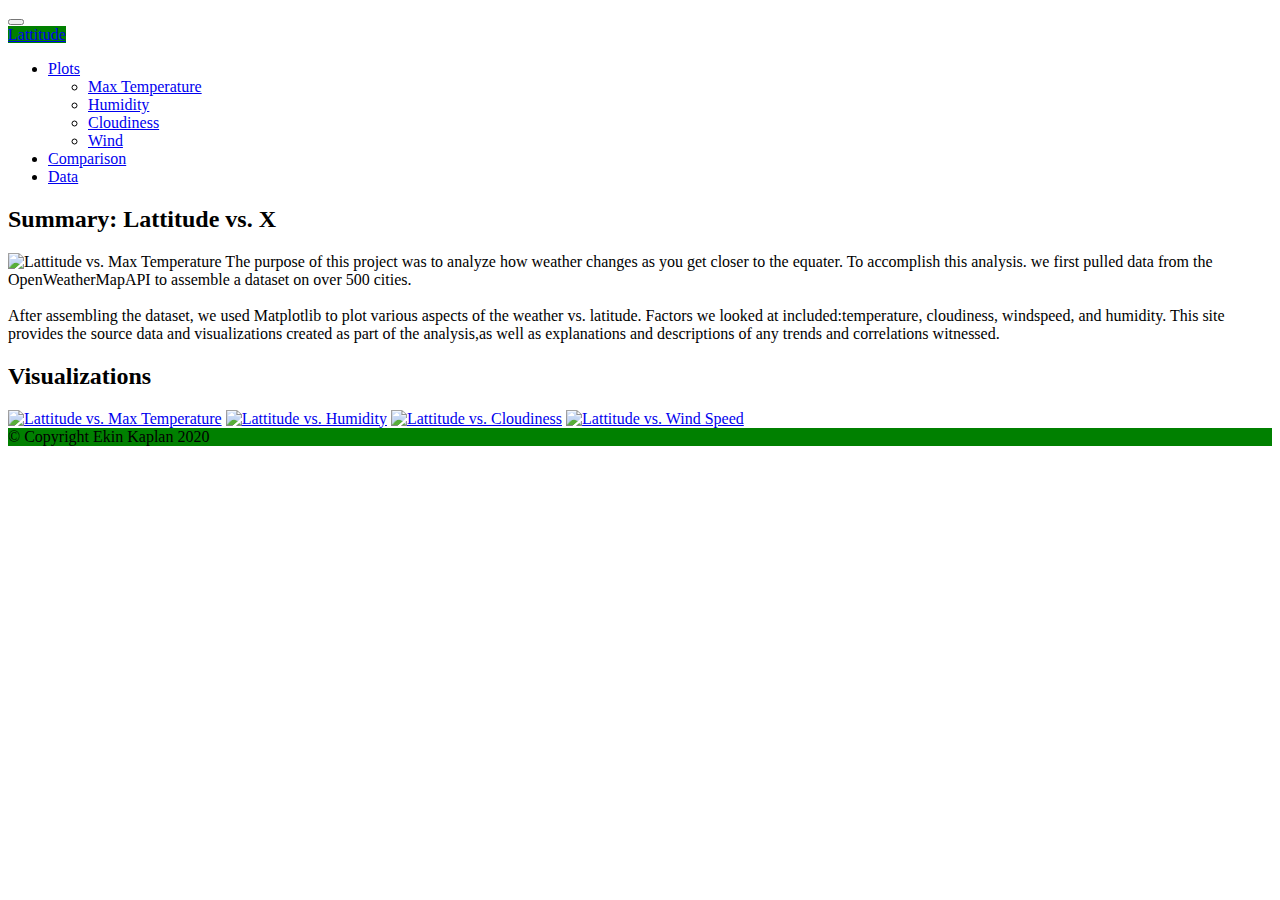
==== index.html @ c75efdda "Create index.html" ====
<!DOCTYPE html>
<html lang="en">
    <head>
       
    <meta charset="UTF-8">
    <meta name="viewport" content="width=device-width, initial-scale=1.0">
    <meta http-equiv="X-UA-Compatible" content="ie=edge">

    <title>Lattitude Page</title>

    <!-- Boostrap Stylesheet -->
    <link rel="stylesheet" href="css/bootstrap.min.css" media="screen">

    <link rel="stylesheet" href="css/styles.css" media="screen">

    </head>

  <body></body> 
    <!-- Start of navbar -->
    <nav class="navbar navbar-default">
      <div class="container-fluid navbar-custom">

    
        <div class="row">
          <div class="navbar-header">
            <button type="button" class="navbar-toggle collapsed" data-toggle="collapse" data-target="#bs-example-navbar-collapse-1" aria-expanded="false">
              <span class="icon-bar"></span>
            </button>
            <div class="col-xs-9 phone-nav">
              <a class="navbar-brand" href="#" id="logo"style="background-color:green" >Lattitude</a>
            </div>
          </div>

        
          <div class="collapse navbar-collapse" id="bs-example-navbar-collapse-1"> 
            <ul class="nav navbar-nav navbar-right navbar-right-custom">
                <li class="dropdown">
                <a href="#" class="dropdown-toggle" data-toggle="dropdown" role="button" aria-haspopup="true" aria-expanded="false">Plots <span class="caret"></span></a>
                <ul class="dropdown-menu">
                 <li><a href="visualization/temp.html">Max Temperature</a></li>
                  <li><a href="visualization/humidity.html">Humidity</a></li>
                  <li><a href="visualization/cloudiness.html">Cloudiness</a></li>
                  <li><a href="visualizations/wind.html">Wind</a></li>
                </ul> 
              </li>
              <li><a href="comparison.html">Comparison</a></li>
              <li><a href="data.html">Data</a></li>
            </ul> 

          </div>
        </div>

    </nav>

      <div class="container mt-4">
       <div class="jumbotron">   
        <section class="row">
            <div class="col-md-8">
                <article class="description-content">
                    <h2 class="text-success mb-3 ">Summary: Lattitude vs. X</h2> 
                    <p class="text-justify text-muted">
                      <img src="images/Fig1.png" style="width:230px;height:230px"class="images-fluid float-left" mr-4 ml3 alt="Lattitude vs. Max Temperature" id = "description-image">
                      The purpose of this project was to analyze how weather changes as you get closer to the equater. 
                      To accomplish this analysis. we first pulled data from the OpenWeatherMapAPI to assemble a dataset on over 500 cities.
                      <br>
                      <br>
                      After assembling the dataset, we used Matplotlib to plot various aspects of the weather vs. latitude.
                      Factors we looked at included:temperature, cloudiness, windspeed, and humidity. This site provides the source data and visualizations created as part of the analysis,as well as explanations and descriptions of any trends and correlations witnessed.</p>
                </article>
            </div>





            
            <div class = "col-md-4">
                <section>
                    <h2 class="text-success">Visualizations</h2>
                    <div class="images">
                        <a href="visualization/temp.html"><img src="images/Fig1.png"  style="width:150px;height:150px"  alt="Lattitude vs. Max Temperature"></a>
                        <a href="visualization/humidity.html"><img src="images/Fig2.png"  style="width:150px;height:150px" alt="Lattitude vs. Humidity"></a>
                        <a href="visualization/cloudiness.html"><img src="images/Fig3.png"  style="width:150px;height:150px" alt="Lattitude vs. Cloudiness"></a>
                        <a href="visualization/wind.html"><img src="images/Fig4.png" style="width:150px;height:150px" alt="Lattitude vs. Wind Speed"></a>
                    </div>
                </section>
            </div>
        </section>
       </div> 
      </div>

    </div> 
        <script type="text/javascript" src="https://code.jquery.com/jquery-2.1.4.min.js"></script>

        <script src="https://maxcdn.bootstrapcdn.com/bootstrap/3.3.6/js/bootstrap.min.js"></script>














 <!-- Footer Section -->
    <footer>
      <div class = "text-center"style="background-color:green" > &copy; Copyright Ekin Kaplan 2020 </div>
    </footer>
    </body>
</html>
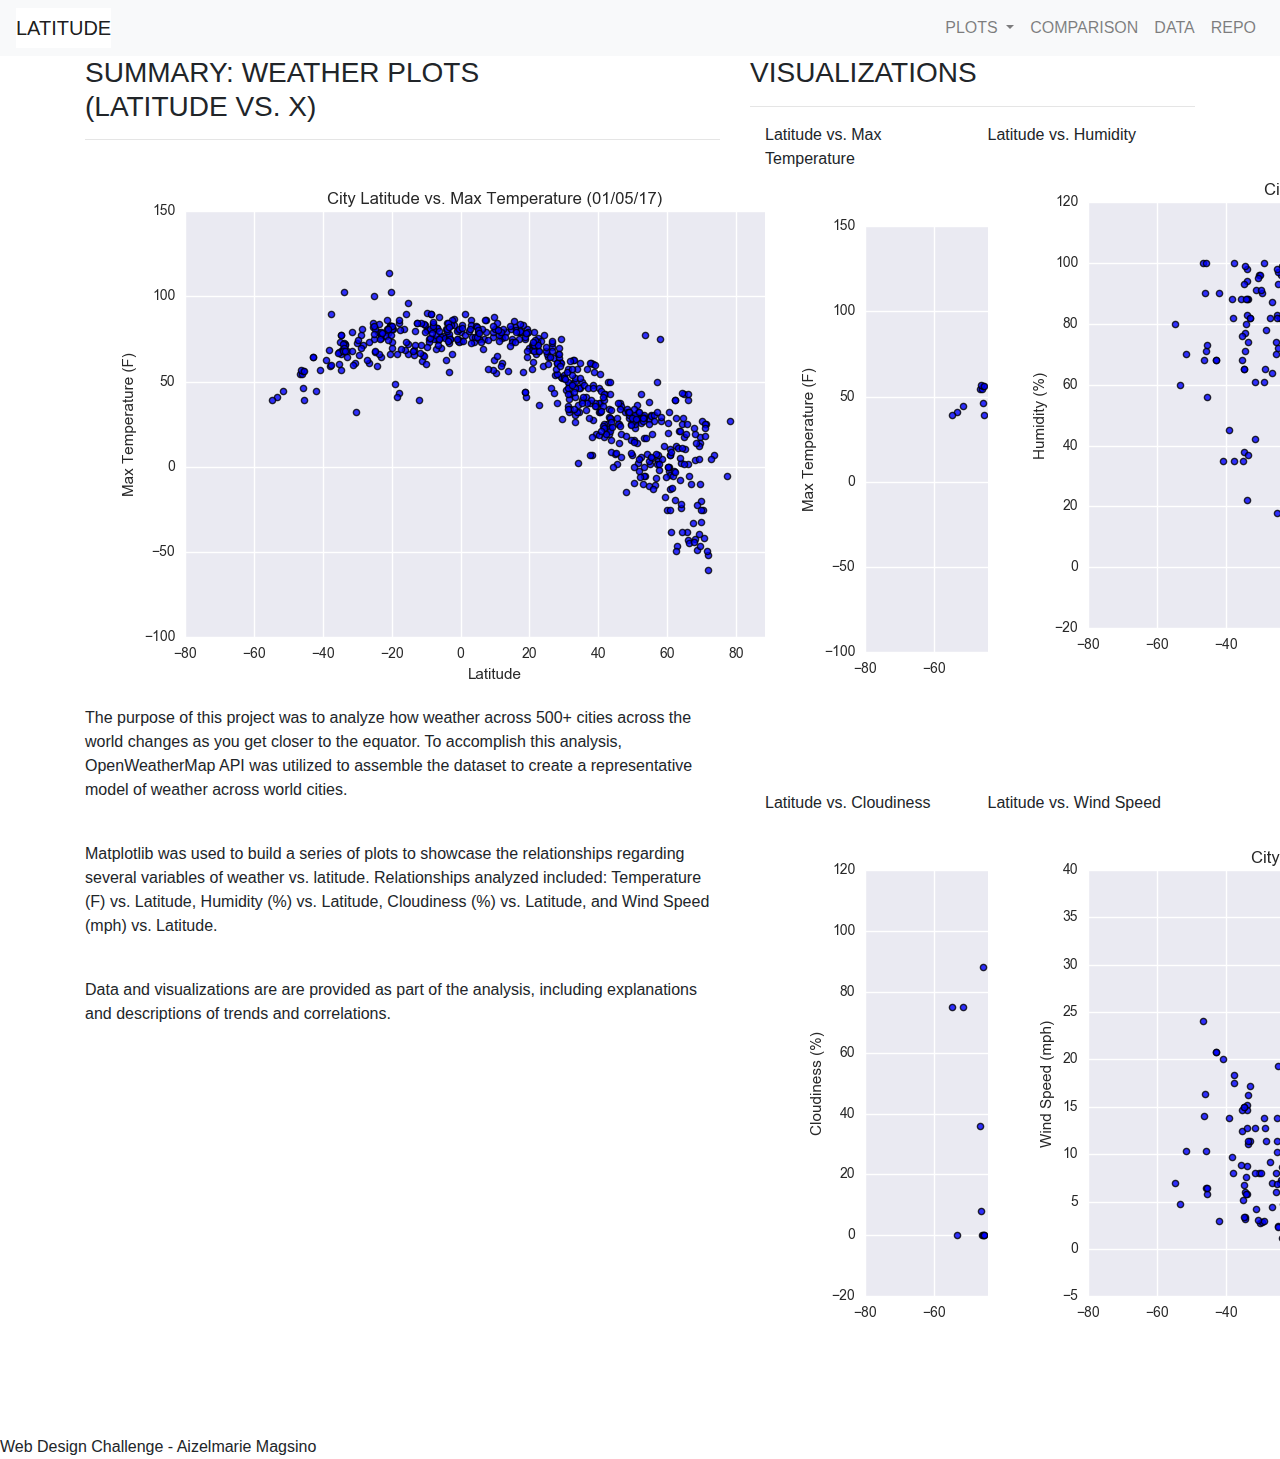
==== commit dbd891d6: "Update index.html" ====
--- a/index.html
+++ b/index.html
@@ -1,115 +1,106 @@
-<!DOCTYPE html>
+<!doctype html>
 <html lang="en">
-    <head>
-       
-    <meta charset="UTF-8">
-    <meta name="viewport" content="width=device-width, initial-scale=1.0">
-    <meta http-equiv="X-UA-Compatible" content="ie=edge">
-
-    <title>Lattitude Page</title>
-
-    <!-- Boostrap Stylesheet -->
-    <link rel="stylesheet" href="css/bootstrap.min.css" media="screen">
-
-    <link rel="stylesheet" href="css/styles.css" media="screen">
-
-    </head>
-
-  <body></body> 
-    <!-- Start of navbar -->
-    <nav class="navbar navbar-default">
-      <div class="container-fluid navbar-custom">
-
-    
+<head>
+    <meta charset="utf-8">
+    <meta name="viewport" content="width=device-width, initial-scale=1">
+    <link rel="stylesheet" href="https://stackpath.bootstrapcdn.com/bootstrap/4.3.1/css/bootstrap.min.css" integrity="sha384-ggOyR0iXCbMQv3Xipma34MD+dH/1fQ784/j6cY/iJTQUOhcWr7x9JvoRxT2MZw1T" crossorigin="anonymous">
+    <script src="https://code.jquery.com/jquery-3.3.1.slim.min.js" integrity="sha384-q8i/X+965DzO0rT7abK41JStQIAqVgRVzpbzo5smXKp4YfRvH+8abtTE1Pi6jizo" crossorigin="anonymous"></script>
+    <script src="https://cdnjs.cloudflare.com/ajax/libs/popper.js/1.14.7/umd/popper.min.js" integrity="sha384-UO2eT0CpHqdSJQ6hJty5KVphtPhzWj9WO1clHTMGa3JDZwrnQq4sF86dIHNDz0W1" crossorigin="anonymous"></script>
+    <script src="https://stackpath.bootstrapcdn.com/bootstrap/4.3.1/js/bootstrap.min.js" integrity="sha384-JjSmVgyd0p3pXB1rRibZUAYoIIy6OrQ6VrjIEaFf/nJGzIxFDsf4x0xIM+B07jRM" crossorigin="anonymous"></script>
+    <link rel="stylesheet" type="text/css" href="main.css">
+    <title>Weather Dashboard</title>
+</head>
+<body>
+    <div class="navigation">
+        <nav class="navbar navbar-expand-lg navbar-light bg-light">
+            <a class="navbar-brand" style="background-color: rgb(255,255,255);" href="index.html">LATITUDE</a>
+            <button class="navbar-toggler" type="button" data-toggle="collapse" data-target="#navbarNavDropdown" aria-controls="navbarNavDropdown" aria-expanded="false" aria-label="Toggle navigation">
+                <span class="navbar-toggler-icon"></span>
+            </button>
+            <div class="collapse navbar-collapse" id="navbarNavDropdown">
+                <ul class="navbar-nav ml-auto">
+                    <li class="nav-item dropdown">
+                        <a class="nav-link dropdown-toggle" href="#" id="navbarDropdownMenuLink" role="button" data-toggle="dropdown" aria-haspopup="true" aria-expanded="false">
+                            PLOTS
+                        </a>
+                        <div class="dropdown-menu" aria-labelledby="navbarDropdownMenuLink">
+                            <a class="dropdown-item" href="WebVisualizations/temperature.html">Max Temperature</a>
+                            <a class="dropdown-item" href="WebVisualizations/humidity.html">Humidity</a>
+                            <a class="dropdown-item" href="WebVisualizations/cloudiness.html">Cloudiness</a>
+                            <a class="dropdown-item" href="WebVisualizations/wind.html">Wind Speed</a>
+                        </div>
+                    </li>
+                    <li class="nav-item">
+                        <a class="nav-link" href="WebVisualizations/comparison.html">COMPARISON</a>
+                    </li>
+                    <li class="nav-item">
+                        <a class="nav-link" href="WebVisualizations/data.html">DATA</a>
+                    </li>
+                    <li class="nav-item">
+                        <a class="nav-link" href="https://github.com/amagsino/Web-Design-Challenge">REPO</a>
+                    </li>
+                </ul>
+            </div>
+        </nav>
+    </div>
+    <div class="container">
         <div class="row">
-          <div class="navbar-header">
-            <button type="button" class="navbar-toggle collapsed" data-toggle="collapse" data-target="#bs-example-navbar-collapse-1" aria-expanded="false">
-              <span class="icon-bar"></span>
-            </button>
-            <div class="col-xs-9 phone-nav">
-              <a class="navbar-brand" href="#" id="logo"style="background-color:green" >Lattitude</a>
+            <div class="col-lg-7 col-md-12">
+                <div class="box" style="padding-bottom: 20px;">
+                    <h3 class="title">SUMMARY: WEATHER PLOTS <br> (LATITUDE VS. X)</h3>
+                    <hr>
+                    <img src="Resources/assets/images/Fig1.png" class="vizualization rounded float-left" alt="Max Temperature Graph">
+                    <p> The purpose of this project was to analyze how weather across 500+ cities across the world
+                      changes as you get closer to the equator. To accomplish this analysis, OpenWeatherMap API was
+                      utilized to assemble the dataset to create a representative model of weather across world cities.</p>
+                      <br>
+                    <p> Matplotlib was used to build a series of plots to showcase the relationships regarding several variables
+                      of weather vs. latitude. Relationships analyzed included: Temperature (F) vs. Latitude, Humidity (%) vs. Latitude,
+                      Cloudiness (%) vs. Latitude, and Wind Speed (mph) vs. Latitude.</p>
+                      <br>
+                    <p> Data and visualizations are are provided as part of the analysis, including explanations and descriptions
+                      of trends and correlations.</p>
+                </div>
             </div>
-          </div>
-
-        
-          <div class="collapse navbar-collapse" id="bs-example-navbar-collapse-1"> 
-            <ul class="nav navbar-nav navbar-right navbar-right-custom">
-                <li class="dropdown">
-                <a href="#" class="dropdown-toggle" data-toggle="dropdown" role="button" aria-haspopup="true" aria-expanded="false">Plots <span class="caret"></span></a>
-                <ul class="dropdown-menu">
-                 <li><a href="visualization/temp.html">Max Temperature</a></li>
-                  <li><a href="visualization/humidity.html">Humidity</a></li>
-                  <li><a href="visualization/cloudiness.html">Cloudiness</a></li>
-                  <li><a href="visualizations/wind.html">Wind</a></li>
-                </ul> 
-              </li>
-              <li><a href="comparison.html">Comparison</a></li>
-              <li><a href="data.html">Data</a></li>
-            </ul> 
-
-          </div>
+            <div class="col-lg-5 col-md-12">
+                <div class="box">
+                    <h3 class="title">VISUALIZATIONS</h3>
+                    <hr>
+                    <div class="container">
+                        <div class="row" style="padding-bottom: 70px;">
+                            <div class="col-6">
+                                <div class="title">Latitude vs. Max Temperature</div>
+                                <a href="WebVisualizations/temperature.html">
+                                <img class="panel" src="Resources/assets/images/Fig1.png" alt="Max Temperature Graph">
+                                </a>
+                            </div>
+                            <div class="col-6">
+                                <div class="title">Latitude vs. Humidity</div>
+                                <a href="WebVisualizations/humidity.html">
+                                <img class="panel" src="Resources/assets/images/Fig2.png" alt="Humidity Graph">
+                                </a>
+                            </div>
+                        </div>
+                        <div class="row" style="padding-bottom: 70px;">
+                            <div class="col-6">
+                                <div class="title">Latitude vs. Cloudiness</div>
+                                <a href="WebVisualizations/cloudiness.html">
+                                <img class="panel" src="Resources/assets/images/Fig3.png" alt="Cloudiness Graph">
+                                </a>
+                                <!-- <div class="title">vs. Cloudiness</div> -->
+                            </div>
+                            <div class="col-6">
+                                <div class="title">Latitude vs. Wind Speed</div>
+                                <a href="WebVisualizations/wind.html">
+                                    <img class="panel" src="Resources/assets/images/Fig4.png" alt="Wind Speed Graph">
+                                </a>
+                            </div>
+                        </div>
+                    </div>
+                </div>
+            </div>
         </div>
-
-    </nav>
-
-      <div class="container mt-4">
-       <div class="jumbotron">   
-        <section class="row">
-            <div class="col-md-8">
-                <article class="description-content">
-                    <h2 class="text-success mb-3 ">Summary: Lattitude vs. X</h2> 
-                    <p class="text-justify text-muted">
-                      <img src="images/Fig1.png" style="width:230px;height:230px"class="images-fluid float-left" mr-4 ml3 alt="Lattitude vs. Max Temperature" id = "description-image">
-                      The purpose of this project was to analyze how weather changes as you get closer to the equater. 
-                      To accomplish this analysis. we first pulled data from the OpenWeatherMapAPI to assemble a dataset on over 500 cities.
-                      <br>
-                      <br>
-                      After assembling the dataset, we used Matplotlib to plot various aspects of the weather vs. latitude.
-                      Factors we looked at included:temperature, cloudiness, windspeed, and humidity. This site provides the source data and visualizations created as part of the analysis,as well as explanations and descriptions of any trends and correlations witnessed.</p>
-                </article>
-            </div>
-
-
-
-
-
-            
-            <div class = "col-md-4">
-                <section>
-                    <h2 class="text-success">Visualizations</h2>
-                    <div class="images">
-                        <a href="visualization/temp.html"><img src="images/Fig1.png"  style="width:150px;height:150px"  alt="Lattitude vs. Max Temperature"></a>
-                        <a href="visualization/humidity.html"><img src="images/Fig2.png"  style="width:150px;height:150px" alt="Lattitude vs. Humidity"></a>
-                        <a href="visualization/cloudiness.html"><img src="images/Fig3.png"  style="width:150px;height:150px" alt="Lattitude vs. Cloudiness"></a>
-                        <a href="visualization/wind.html"><img src="images/Fig4.png" style="width:150px;height:150px" alt="Lattitude vs. Wind Speed"></a>
-                    </div>
-                </section>
-            </div>
-        </section>
-       </div> 
-      </div>
-
-    </div> 
-        <script type="text/javascript" src="https://code.jquery.com/jquery-2.1.4.min.js"></script>
-
-        <script src="https://maxcdn.bootstrapcdn.com/bootstrap/3.3.6/js/bootstrap.min.js"></script>
-
-
-
-
-
-
-
-
-
-
-
-
-
-
- <!-- Footer Section -->
-    <footer>
-      <div class = "text-center"style="background-color:green" > &copy; Copyright Ekin Kaplan 2020 </div>
-    </footer>
-    </body>
+    </div>
+    <footer> Web Design Challenge - Aizelmarie Magsino </footer>
+</body>
 </html>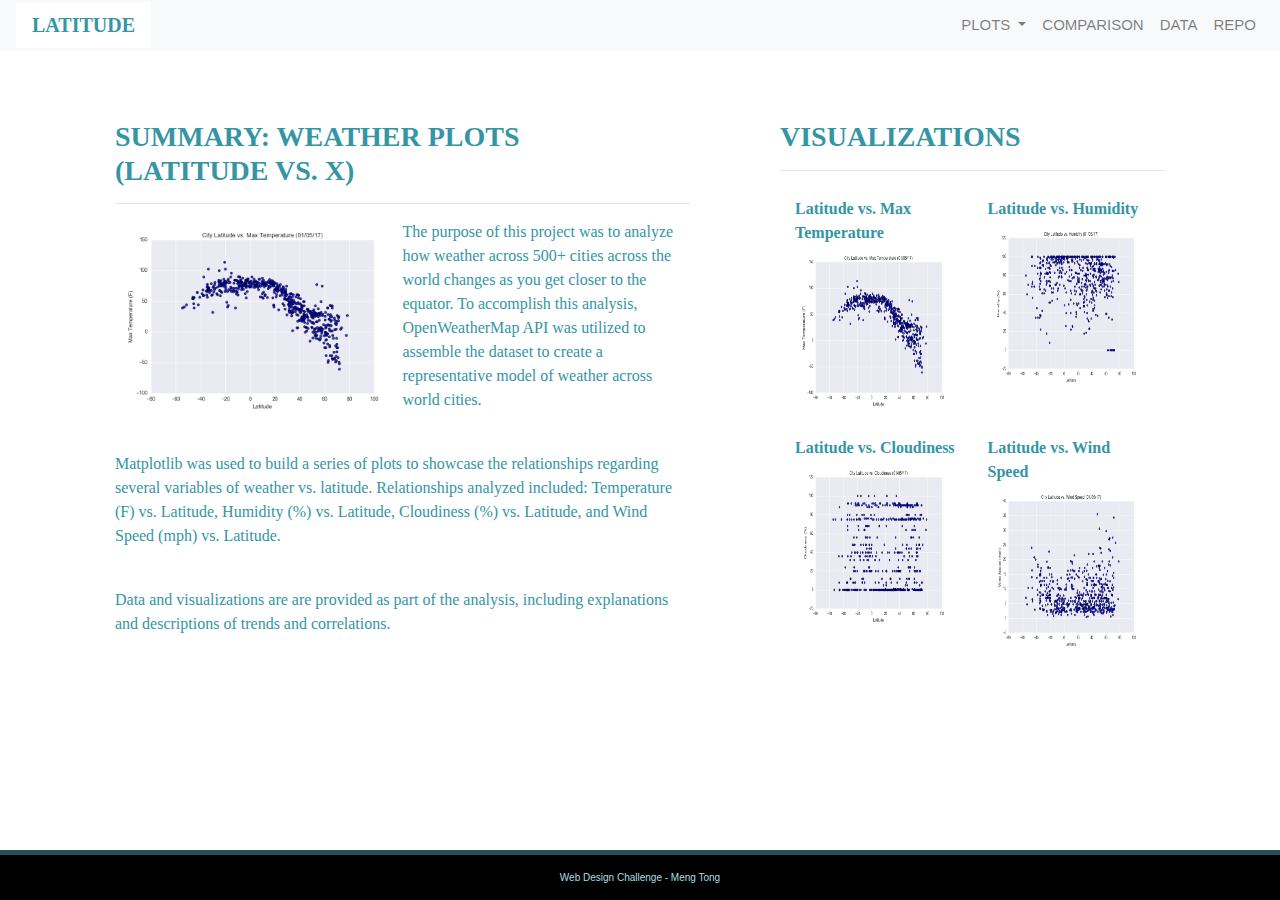
==== commit 98e17deb: "Update index.html" ====
--- a/index.html
+++ b/index.html
@@ -37,7 +37,7 @@
                         <a class="nav-link" href="WebVisualizations/data.html">DATA</a>
                     </li>
                     <li class="nav-item">
-                        <a class="nav-link" href="https://github.com/amagsino/Web-Design-Challenge">REPO</a>
+                        <a class="nav-link" href="https://github.com/meng-86/Web-Design-Challenge">REPO</a>
                     </li>
                 </ul>
             </div>
@@ -101,6 +101,6 @@
             </div>
         </div>
     </div>
-    <footer> Web Design Challenge - Aizelmarie Magsino </footer>
+    <footer> Web Design Challenge - Meng Tong </footer>
 </body>
 </html>--- a/main.css
+++ b/main.css
@@ -0,0 +1,139 @@
+body {
+    background-image: url("https://i.pinimg.com/originals/28/a2/88/28a288f5675e83c864503fb8c58a2d12.jpg");
+    height: 750px;
+    background-position: center;
+    background-repeat: repeat;
+    background-size: cover;
+  }
+  
+  .navbar {
+    max-height: 50px;
+  }
+  .navigation .navbar-brand {
+    color: rgb(52, 149, 165);
+    margin-left: 0px;
+    padding: inherit;
+    font-weight: bold;
+    background-color: rgb(255, 255, 255);
+    font-family: cochin;
+  }
+  .navbar {
+    background-color: rgb(255, 255, 255);
+    font-size: 25px; 
+  }
+  .active, .dropdown-menu .dropdown-item:active a:hover {
+    background-color: rgb(255,255,255);
+  }
+  .dropdown-item {
+    color: rgba(52, 150, 165, 0.75);
+  }
+  .dropdown .dropdown-menu .dropdown-item:active, .dropdown .dropdown-menu .dropdown-item:hover {
+    background-color: rgba(52, 150, 165, 0.75);
+  }
+  
+  .nav-link:hover {
+    background-color:rgba(52, 150, 165, 0.75);
+   }
+  
+  .navbar-brand:hover {
+  color: rgb(45, 158, 175);
+  }
+  a {
+    color: rgb(231, 231, 231);
+    font-size: 15px;
+  }
+  
+  img{
+    width:100%;
+    height:100%;
+  }
+  .active, .panel:hover {
+    border-color:rgb(52, 149, 165);
+    border-style: solid;
+    
+  }
+  .vizualization {
+    width:50%;
+    height:50%;
+  }
+  
+  .title {
+    color: rgb(52, 149, 165);
+    font-family: cochin;
+    font-weight: bolder;
+    padding-top: 10px;
+  }
+  
+  p {
+  color: rgb(52, 149, 165);
+  font-family: 'segoe ui';
+  font-size: 16px;
+  }
+  
+  .box {
+    margin-top: 50px;
+    margin-bottom: 60px;
+    padding: 10px 30px 10px;
+    color: #ffffff;
+    background-color: rgb(255, 255, 255);
+  
+  }
+  
+  .table {
+    font-size: 15px;
+    border-top-color: rgb(255, 255, 255);
+  }
+  
+  footer {
+  background-color: #000000;
+  border-top-style: solid;
+  border-top-width: 5px;
+  border-top-color: rgb(37, 80, 87);
+  color: rgb(171, 222, 226);
+  min-height: 50px;
+  font-family: Menlo, Helvetica, sans-serif;
+  font-size: 10px;
+  text-align: center;
+  position: fixed;
+  left: 0;
+  bottom: 0;
+  width: 100%;
+  padding-top: 15px;
+  }
+  
+  @media(max-width: 992px) {
+    .navbar-expand-lg {
+    background-color: #000000;
+    }
+    .navbar {
+      max-height: none;
+      padding: inherit;
+    }
+    .navbar div {
+      margin: inherit;
+      background-color: rgb(255,255,255);
+    }
+    .navbar-brand {
+      padding: 10px;
+    }
+    button{
+      margin-right: 30px;
+    }
+    button:focus {
+      outline: 1px dotted;
+      outline: auto 5px;
+    }
+  }
+  © 2022 GitHub, Inc.
+  Terms
+  Privacy
+  Security
+  Status
+  Docs
+  Contact GitHub
+  Pricing
+  API
+  Training
+  Blog
+  About
+  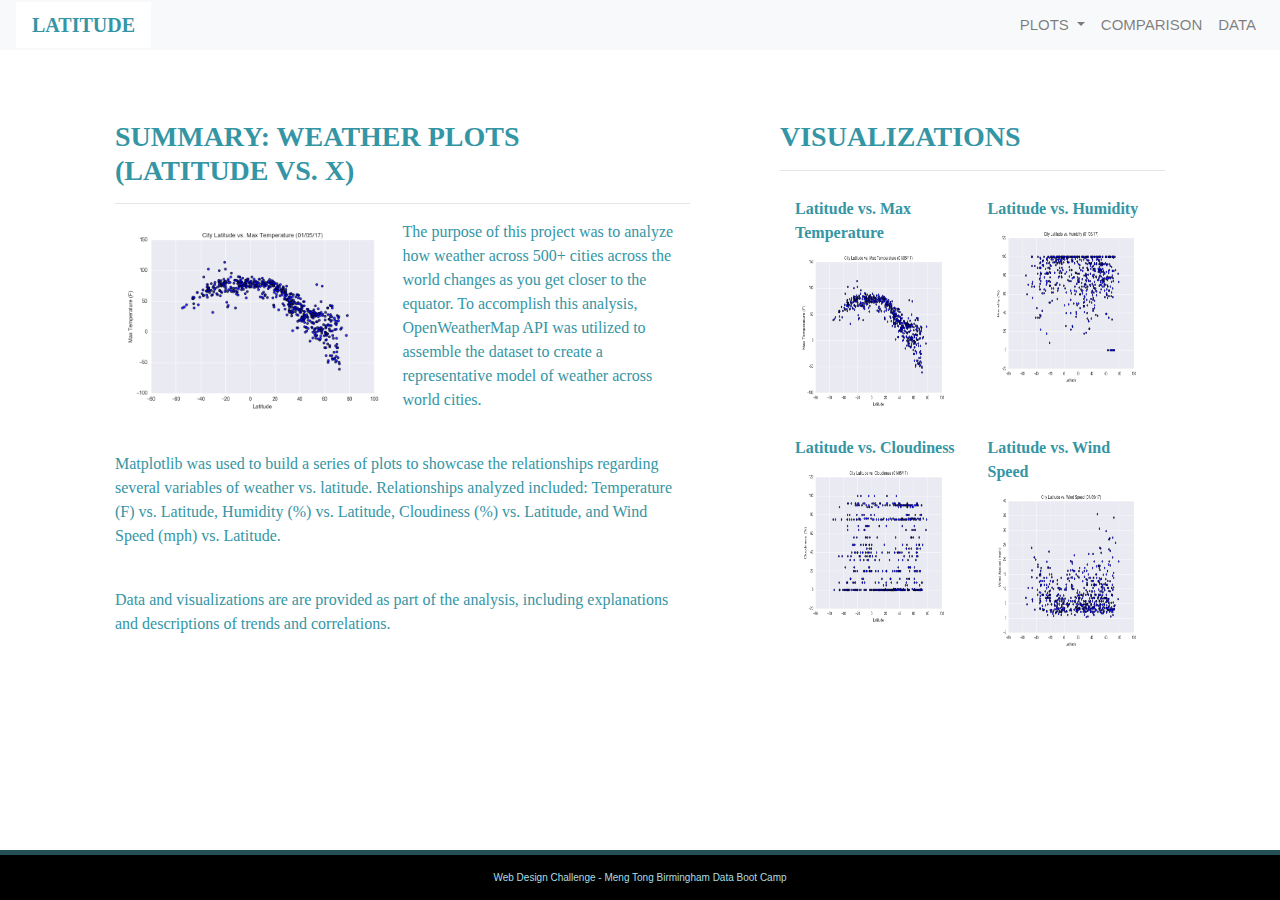
==== commit 7f67e8ce: "Update index.html" ====
--- a/index.html
+++ b/index.html
@@ -35,9 +35,6 @@
                     </li>
                     <li class="nav-item">
                         <a class="nav-link" href="WebVisualizations/data.html">DATA</a>
-                    </li>
-                    <li class="nav-item">
-                        <a class="nav-link" href="https://github.com/meng-86/Web-Design-Challenge">REPO</a>
                     </li>
                 </ul>
             </div>
@@ -101,6 +98,6 @@
             </div>
         </div>
     </div>
-    <footer> Web Design Challenge - Meng Tong </footer>
+    <footer> Web Design Challenge - Meng Tong Birmingham Data Boot Camp </footer>
 </body>
 </html>